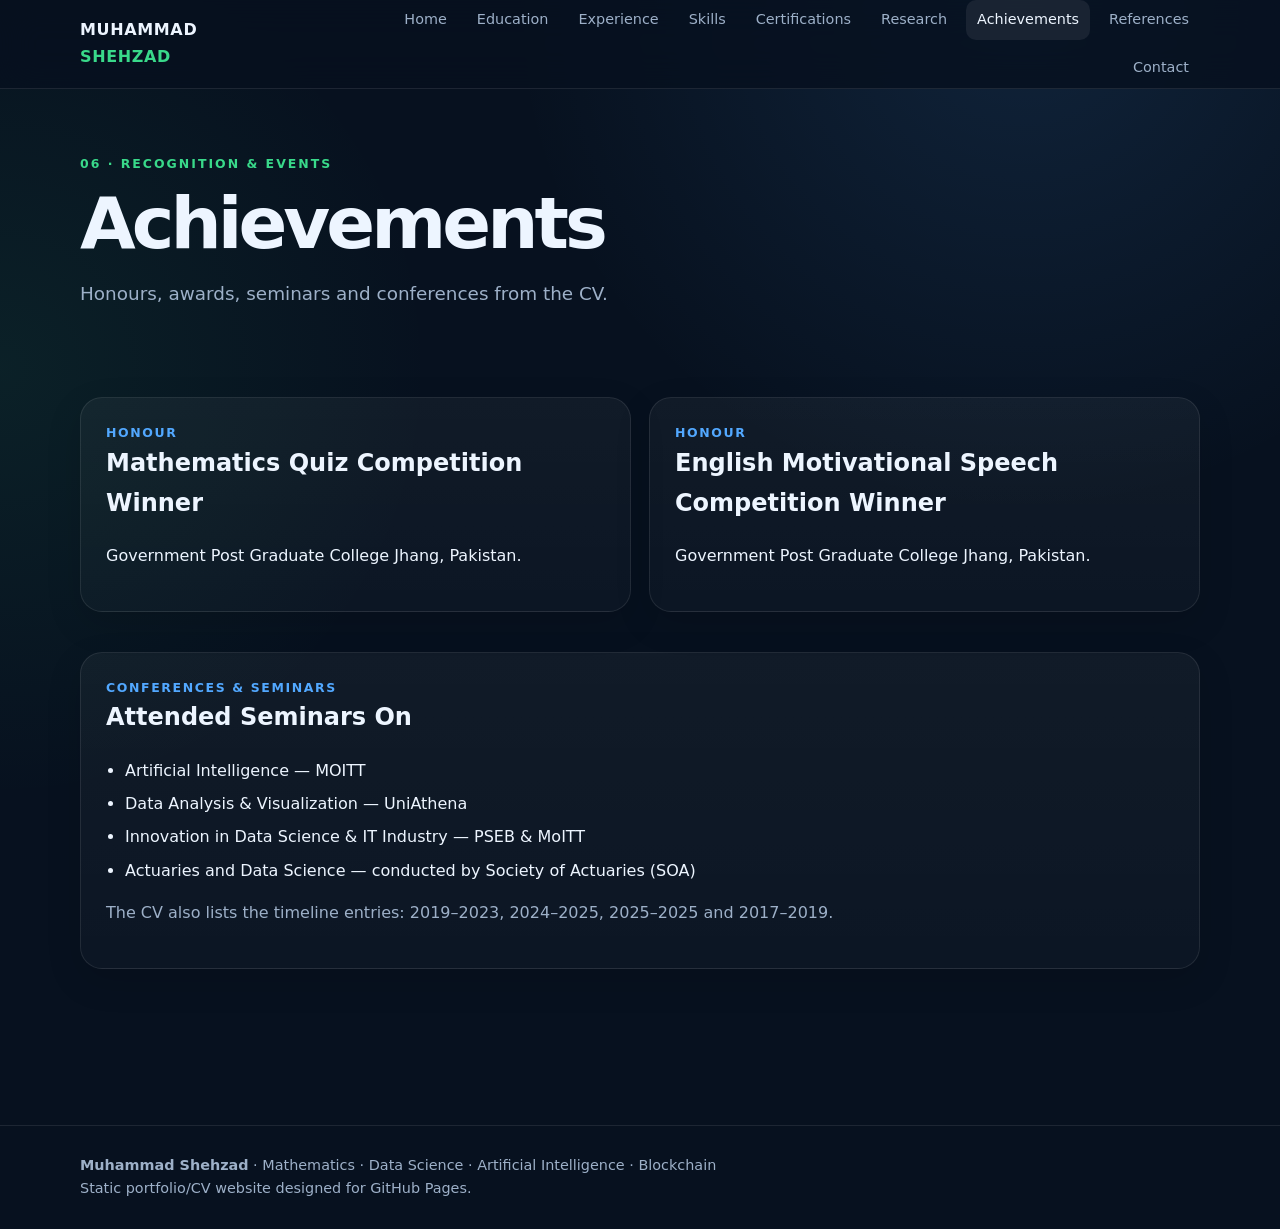
==== achievements.html @ 5f559aba "Add files via upload" ====
<!doctype html>
<html lang="en">
<head>
<meta charset="utf-8">
<meta name="viewport" content="width=device-width,initial-scale=1">
<meta name="description" content="Professional CV website of Muhammad Shehzad — Mathematics, Data Science, Artificial Intelligence and Blockchain.">
<title>Achievements | Muhammad Shehzad</title>
<link rel="stylesheet" href="styles.css">
</head>
<body>

<nav class="nav">
  <div class="container nav-inner">
    <a class="brand" href="index.html">MUHAMMAD <span>SHEHZAD</span></a>
    <div class="nav-links">
      <a href="index.html">Home</a>
      <a href="education.html">Education</a>
      <a href="experience.html">Experience</a>
      <a href="skills.html">Skills</a>
      <a href="certifications.html">Certifications</a>
      <a href="research.html">Research</a>
      <a href="achievements.html">Achievements</a>
      <a href="references.html">References</a>
      <a href="contact.html">Contact</a>
    </div>
  </div>
</nav>

<main>
<section class="page-head"><div class="container"><div class="kicker">06 · Recognition & Events</div><h1>Achievements</h1><p class="lead">Honours, awards, seminars and conferences from the CV.</p></div></section>
<section class="section"><div class="container grid grid-2">
  <article class="card"><div class="eyebrow">Honour</div><h2>Mathematics Quiz Competition Winner</h2><p>Government Post Graduate College Jhang, Pakistan.</p></article>
  <article class="card"><div class="eyebrow">Honour</div><h2>English Motivational Speech Competition Winner</h2><p>Government Post Graduate College Jhang, Pakistan.</p></article>
</div>
<div class="container section"><article class="card"><div class="eyebrow">Conferences & Seminars</div><h2>Attended Seminars On</h2>
<ul class="list"><li>Artificial Intelligence — MOITT</li><li>Data Analysis & Visualization — UniAthena</li><li>Innovation in Data Science & IT Industry — PSEB & MoITT</li><li>Actuaries and Data Science — conducted by Society of Actuaries (SOA)</li></ul>
<p class="muted">The CV also lists the timeline entries: 2019–2023, 2024–2025, 2025–2025 and 2017–2019.</p>
</article></div></section>
</main>

<footer class="footer">
  <div class="container">
    <strong>Muhammad Shehzad</strong> · Mathematics · Data Science · Artificial Intelligence · Blockchain
    <br><span>Static portfolio/CV website designed for GitHub Pages.</span>
  </div>
</footer>
<script>
document.querySelectorAll('.nav-links a').forEach(a=>{
  if(a.pathname.split('/').pop() === location.pathname.split('/').pop()) a.classList.add('active');
});
</script>

</body>
</html>
---- styles.css ----
:root{
  --bg:#07111f; --panel:#0d1b2e; --panel2:#10233a; --text:#edf5ff;
  --muted:#9db0c8; --accent:#39d98a; --accent2:#52a8ff; --line:rgba(255,255,255,.09);
  --shadow:0 24px 60px rgba(0,0,0,.28); --radius:22px;
}
*{box-sizing:border-box}
html{scroll-behavior:smooth}
body{margin:0;font-family:Inter,ui-sans-serif,system-ui,-apple-system,BlinkMacSystemFont,"Segoe UI",sans-serif;background:
radial-gradient(circle at 80% 0%,rgba(82,168,255,.12),transparent 32%),
radial-gradient(circle at 0% 30%,rgba(57,217,138,.08),transparent 28%),var(--bg);color:var(--text);line-height:1.65}
a{color:inherit;text-decoration:none}
.container{width:min(1120px,92%);margin:auto}
.nav{position:sticky;top:0;z-index:50;background:rgba(7,17,31,.82);backdrop-filter:blur(18px);border-bottom:1px solid var(--line)}
.nav-inner{min-height:72px;display:flex;align-items:center;justify-content:space-between;gap:18px}
.brand{font-weight:800;letter-spacing:.04em}
.brand span{color:var(--accent)}
.nav-links{display:flex;gap:8px;flex-wrap:wrap;justify-content:flex-end}
.nav-links a{padding:8px 11px;border-radius:10px;color:var(--muted);font-size:.9rem}
.nav-links a:hover,.nav-links a.active{color:var(--text);background:rgba(255,255,255,.07)}
.hero{padding:78px 0 52px}
.hero-grid{display:grid;grid-template-columns:1.45fr .7fr;gap:38px;align-items:center}
.kicker{color:var(--accent);font-weight:800;text-transform:uppercase;letter-spacing:.16em;font-size:.78rem}
h1{font-size:clamp(2.8rem,7vw,5.8rem);line-height:.98;margin:14px 0 20px;letter-spacing:-.055em}
h1 span{color:var(--accent)}
.lead{font-size:1.15rem;color:var(--muted);max-width:760px}
.hero-actions{display:flex;gap:12px;flex-wrap:wrap;margin-top:28px}
.btn{display:inline-flex;align-items:center;justify-content:center;padding:12px 17px;border-radius:12px;border:1px solid var(--line);font-weight:700}
.btn.primary{background:var(--accent);color:#04110b;border-color:var(--accent)}
.btn.secondary{background:rgba(255,255,255,.04)}
.photo-card{background:linear-gradient(145deg,rgba(82,168,255,.16),rgba(57,217,138,.08));border:1px solid var(--line);padding:14px;border-radius:28px;box-shadow:var(--shadow)}
.photo-card img{display:block;width:100%;aspect-ratio:1/1;object-fit:cover;border-radius:20px;background:#fff}
.section{padding:40px 0 78px}
.page-head{padding:65px 0 30px}
.page-head h1{font-size:clamp(2.4rem,6vw,4.5rem)}
.grid{display:grid;gap:18px}
.grid-2{grid-template-columns:repeat(2,minmax(0,1fr))}
.grid-3{grid-template-columns:repeat(3,minmax(0,1fr))}
.card{background:linear-gradient(180deg,rgba(255,255,255,.045),rgba(255,255,255,.025));border:1px solid var(--line);border-radius:var(--radius);padding:25px;box-shadow:0 12px 35px rgba(0,0,0,.13)}
.card h2,.card h3{margin-top:0}
.muted{color:var(--muted)}
.eyebrow{color:var(--accent2);font-size:.78rem;text-transform:uppercase;font-weight:800;letter-spacing:.13em}
.timeline{position:relative;margin-top:25px}
.timeline:before{content:"";position:absolute;left:13px;top:4px;bottom:4px;width:2px;background:var(--line)}
.item{position:relative;padding-left:46px;margin-bottom:26px}
.dot{position:absolute;left:6px;top:7px;width:16px;height:16px;border-radius:50%;background:var(--accent);box-shadow:0 0 0 5px rgba(57,217,138,.12)}
.item h3{margin:0 0 5px}
.meta{color:var(--muted);font-size:.92rem}
.tags{display:flex;flex-wrap:wrap;gap:8px;margin-top:18px}
.tag{padding:7px 10px;border:1px solid var(--line);background:rgba(255,255,255,.035);border-radius:999px;color:#cfe0f3;font-size:.86rem}
.list{padding-left:19px}
.list li{margin:7px 0}
.stat{font-size:2rem;font-weight:850;color:var(--accent);line-height:1.1}
.footer{border-top:1px solid var(--line);padding:28px 0;color:var(--muted);font-size:.9rem}
.notice{border-left:3px solid var(--accent2);background:rgba(82,168,255,.07);padding:14px 17px;border-radius:10px;color:#c7d8eb}
.contact-row{display:flex;gap:12px;align-items:flex-start;padding:12px 0;border-bottom:1px solid var(--line)}
.contact-row:last-child{border-bottom:0}
.contact-icon{width:32px;color:var(--accent);font-weight:800}
@media(max-width:820px){.hero-grid,.grid-2,.grid-3{grid-template-columns:1fr}.nav-inner{align-items:flex-start;padding:12px 0}.nav-links{max-height:115px;overflow:auto}.hero{padding-top:45px}h1{font-size:3.1rem}}
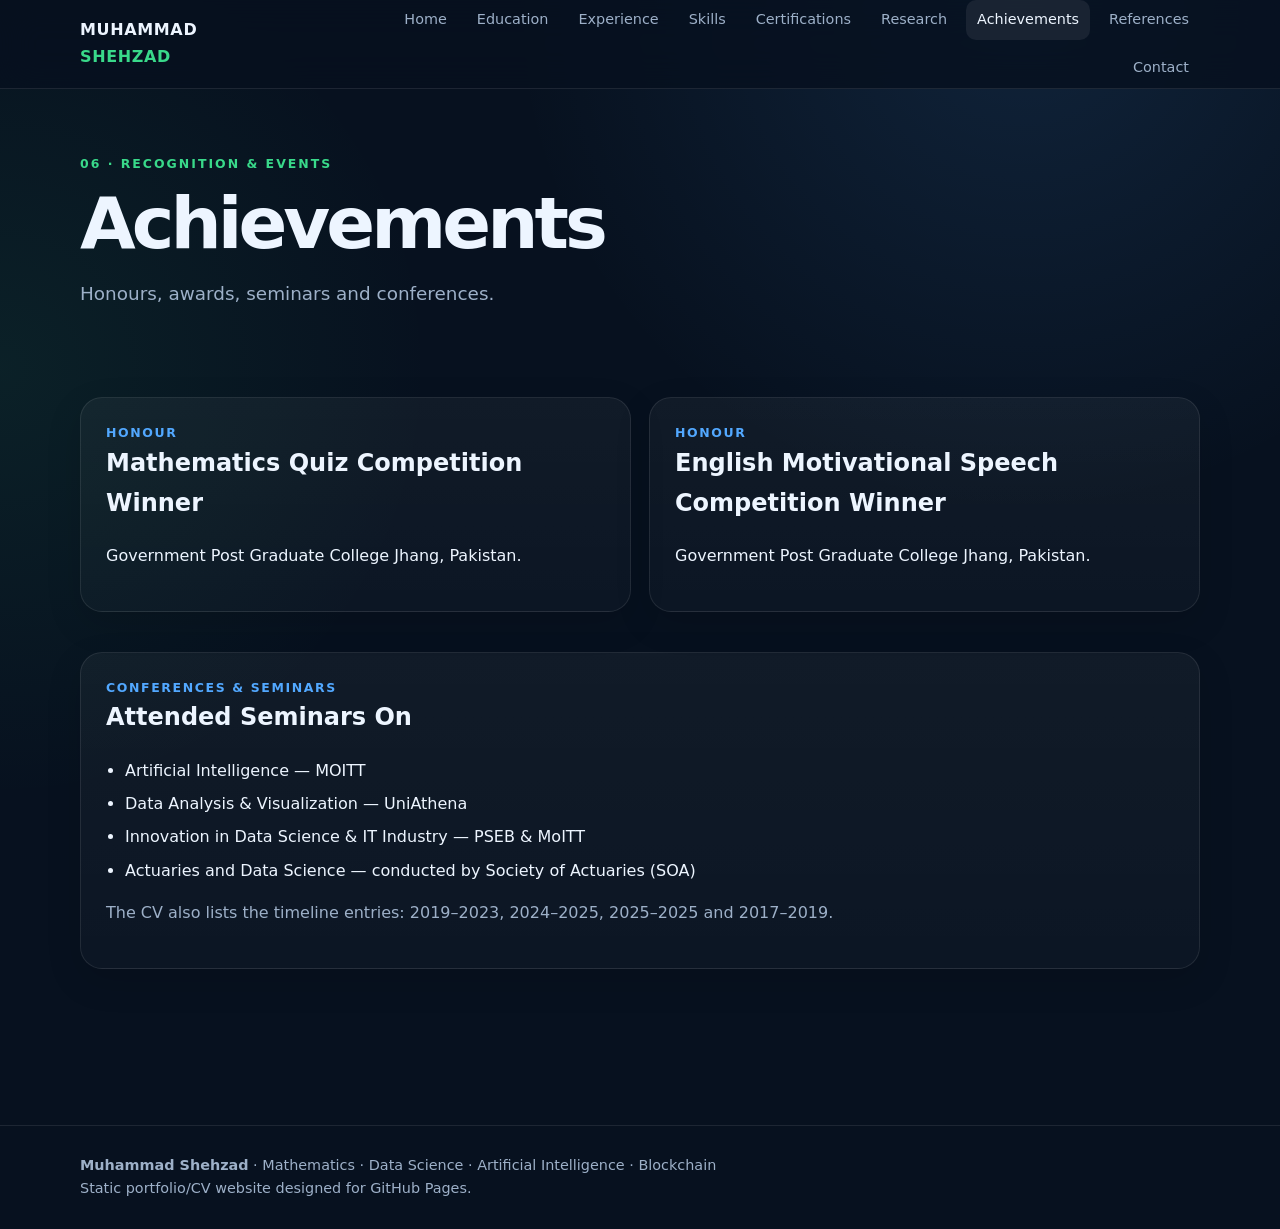
==== commit b38ed1cb: "Update achievements.html" ====
--- a/achievements.html
+++ b/achievements.html
@@ -27,7 +27,7 @@
 </nav>
 
 <main>
-<section class="page-head"><div class="container"><div class="kicker">06 · Recognition & Events</div><h1>Achievements</h1><p class="lead">Honours, awards, seminars and conferences from the CV.</p></div></section>
+<section class="page-head"><div class="container"><div class="kicker">06 · Recognition & Events</div><h1>Achievements</h1><p class="lead">Honours, awards, seminars and conferences.</p></div></section>
 <section class="section"><div class="container grid grid-2">
   <article class="card"><div class="eyebrow">Honour</div><h2>Mathematics Quiz Competition Winner</h2><p>Government Post Graduate College Jhang, Pakistan.</p></article>
   <article class="card"><div class="eyebrow">Honour</div><h2>English Motivational Speech Competition Winner</h2><p>Government Post Graduate College Jhang, Pakistan.</p></article>
@@ -51,4 +51,4 @@
 </script>
 
 </body>
-</html>+</html>
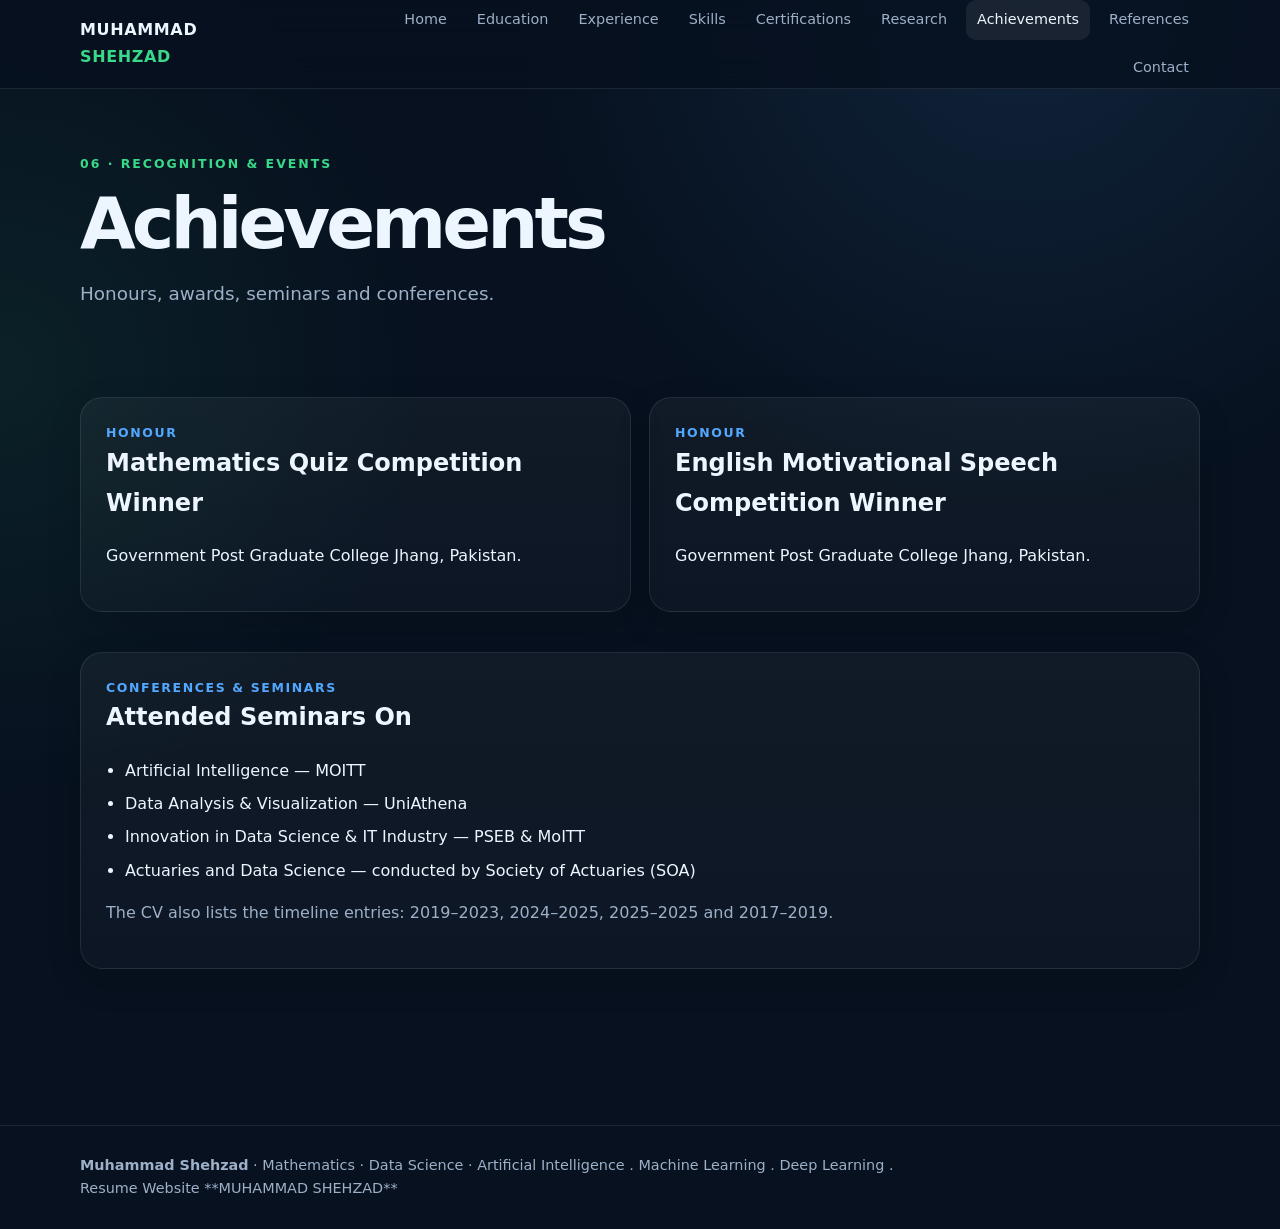
==== commit c75ec579: "Update achievements.html" ====
--- a/achievements.html
+++ b/achievements.html
@@ -3,7 +3,7 @@
 <head>
 <meta charset="utf-8">
 <meta name="viewport" content="width=device-width,initial-scale=1">
-<meta name="description" content="Professional CV website of Muhammad Shehzad — Mathematics, Data Science, Artificial Intelligence and Blockchain.">
+<meta name="description" content="Professional CV website of Muhammad Shehzad — Mathematics, Data Science, Artificial Intelligence, Machine Learning and Deep Learning.">
 <title>Achievements | Muhammad Shehzad</title>
 <link rel="stylesheet" href="styles.css">
 </head>
@@ -40,8 +40,8 @@
 
 <footer class="footer">
   <div class="container">
-    <strong>Muhammad Shehzad</strong> · Mathematics · Data Science · Artificial Intelligence · Blockchain
-    <br><span>Static portfolio/CV website designed for GitHub Pages.</span>
+    <strong>Muhammad Shehzad</strong> · Mathematics · Data Science · Artificial Intelligence . Machine Learning . Deep Learning .
+    <br><span>Resume Website **MUHAMMAD SHEHZAD**</span>
   </div>
 </footer>
 <script>
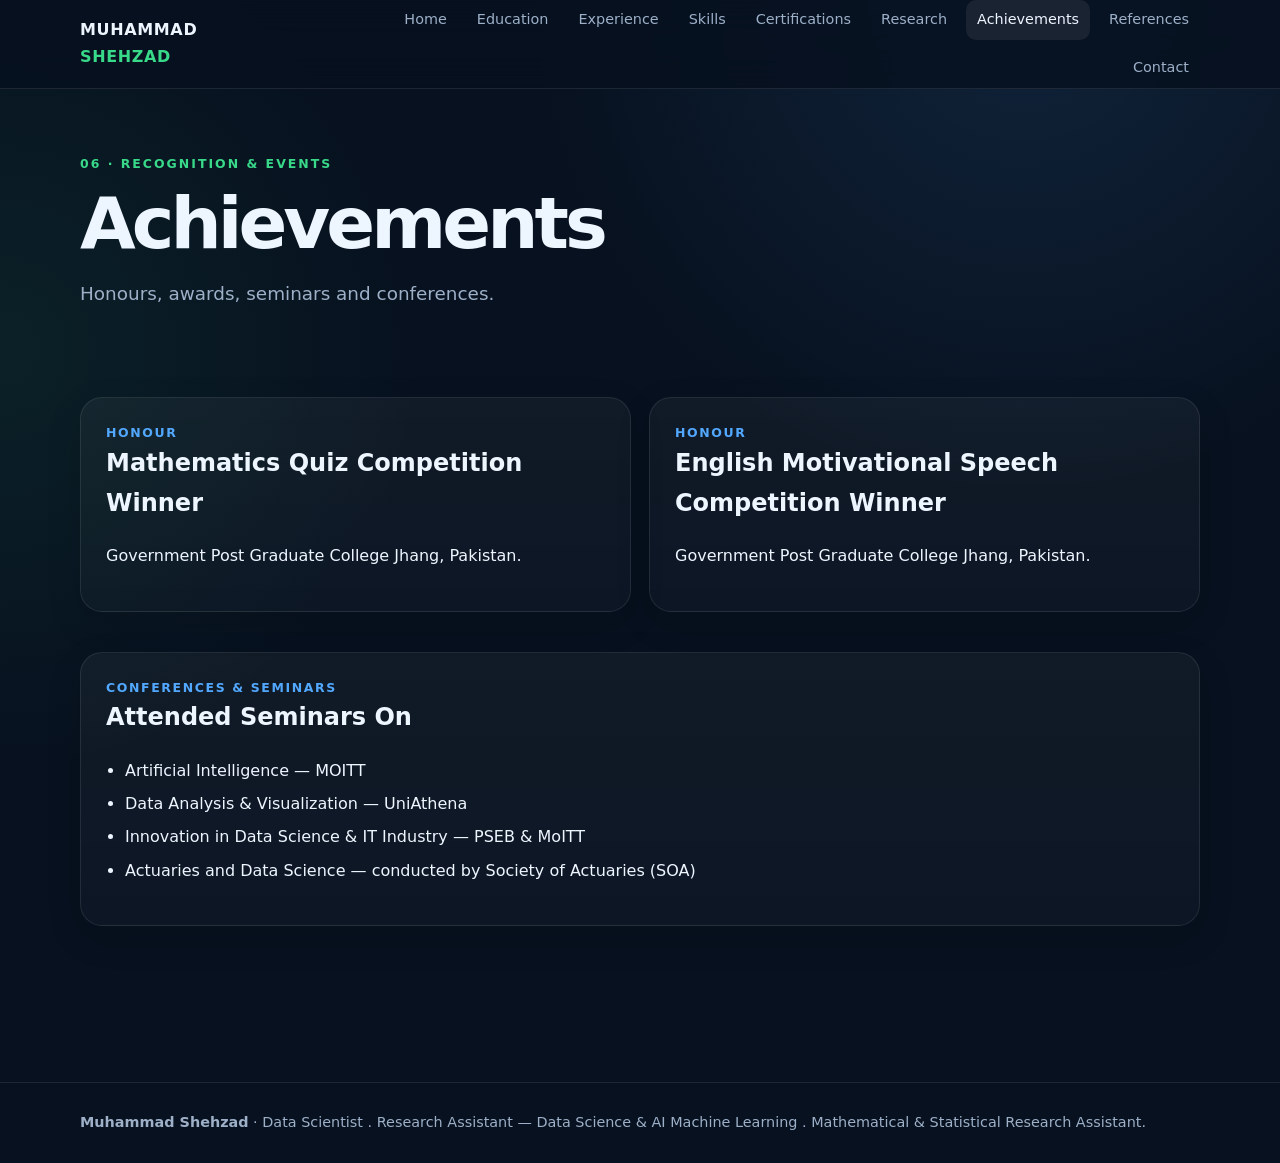
==== commit 28539459: "Update achievements.html" ====
--- a/achievements.html
+++ b/achievements.html
@@ -34,14 +34,12 @@
 </div>
 <div class="container section"><article class="card"><div class="eyebrow">Conferences & Seminars</div><h2>Attended Seminars On</h2>
 <ul class="list"><li>Artificial Intelligence — MOITT</li><li>Data Analysis & Visualization — UniAthena</li><li>Innovation in Data Science & IT Industry — PSEB & MoITT</li><li>Actuaries and Data Science — conducted by Society of Actuaries (SOA)</li></ul>
-<p class="muted">The CV also lists the timeline entries: 2019–2023, 2024–2025, 2025–2025 and 2017–2019.</p>
 </article></div></section>
 </main>
 
 <footer class="footer">
   <div class="container">
-    <strong>Muhammad Shehzad</strong> · Mathematics · Data Science · Artificial Intelligence . Machine Learning . Deep Learning .
-    <br><span>Resume Website **MUHAMMAD SHEHZAD**</span>
+    <strong>Muhammad Shehzad</strong> · Data Scientist . Research Assistant — Data Science & AI Machine Learning .  Mathematical & Statistical Research Assistant.
   </div>
 </footer>
 <script>
